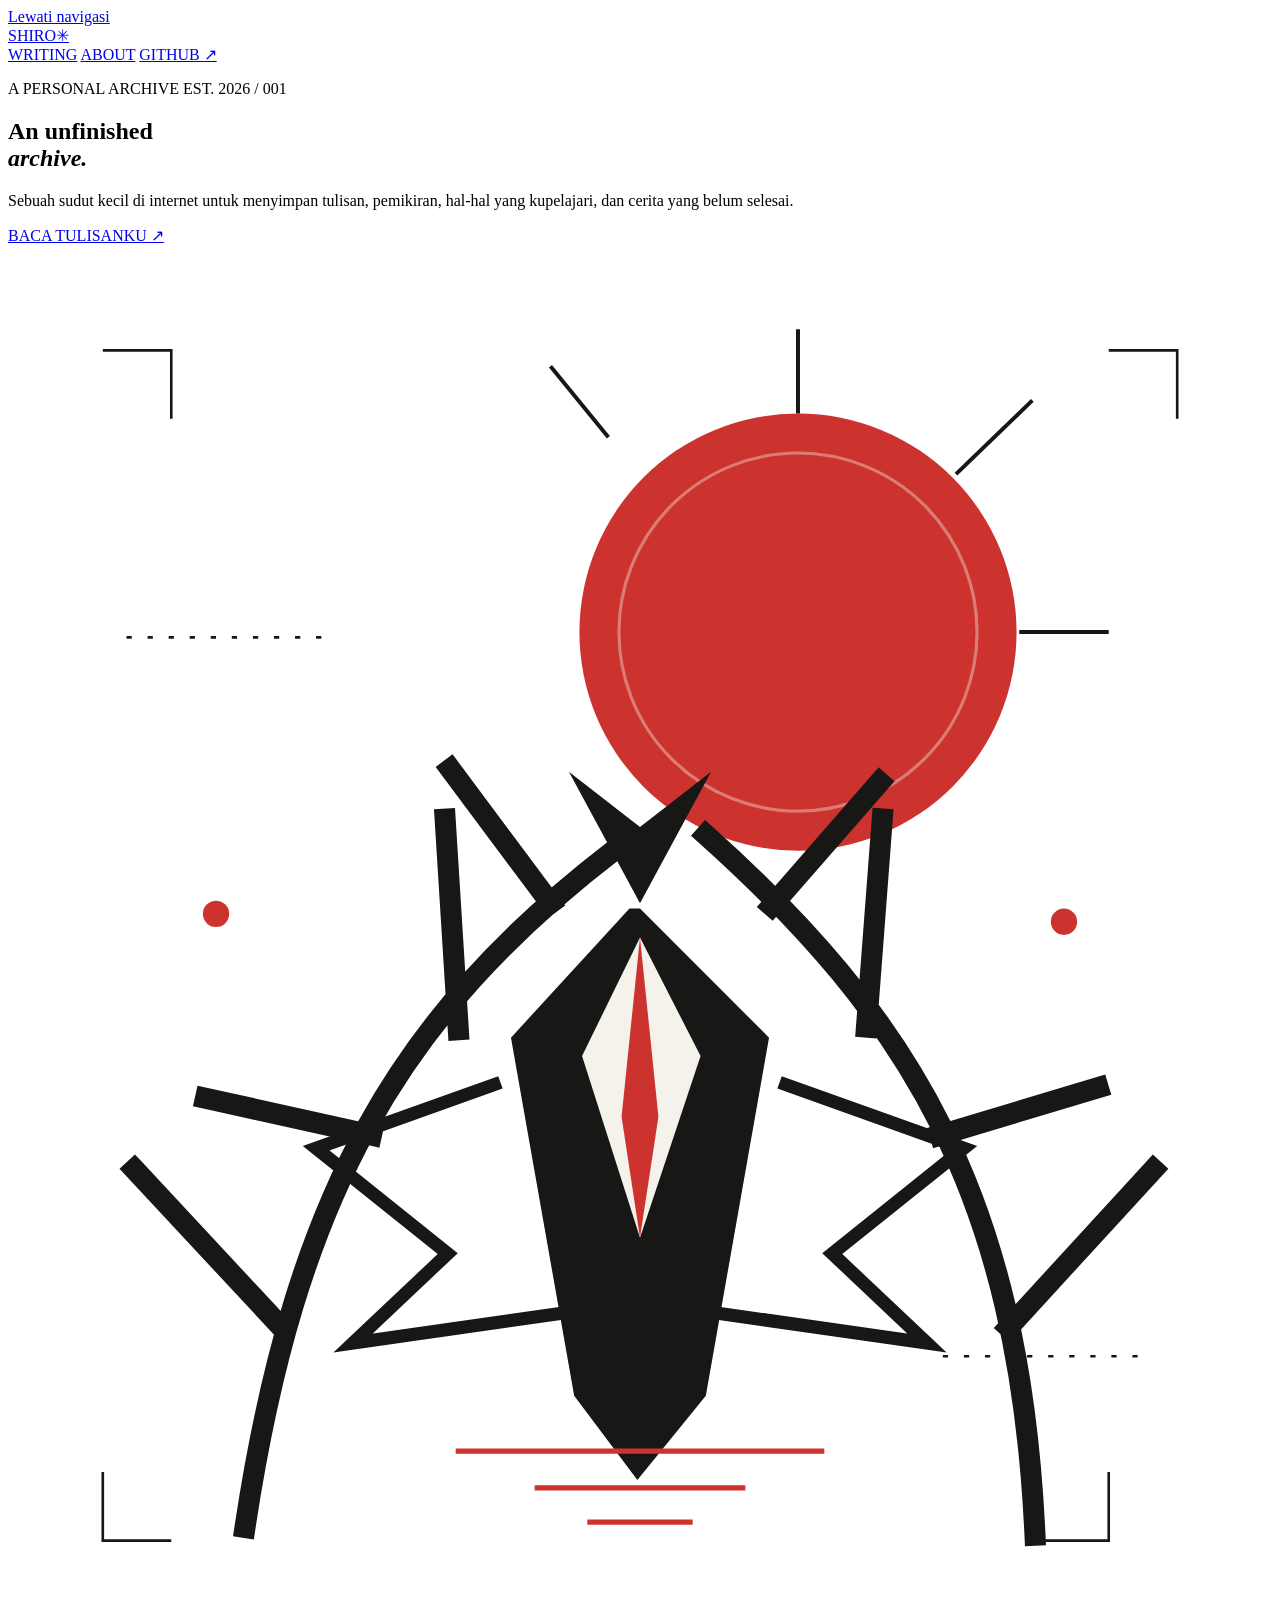
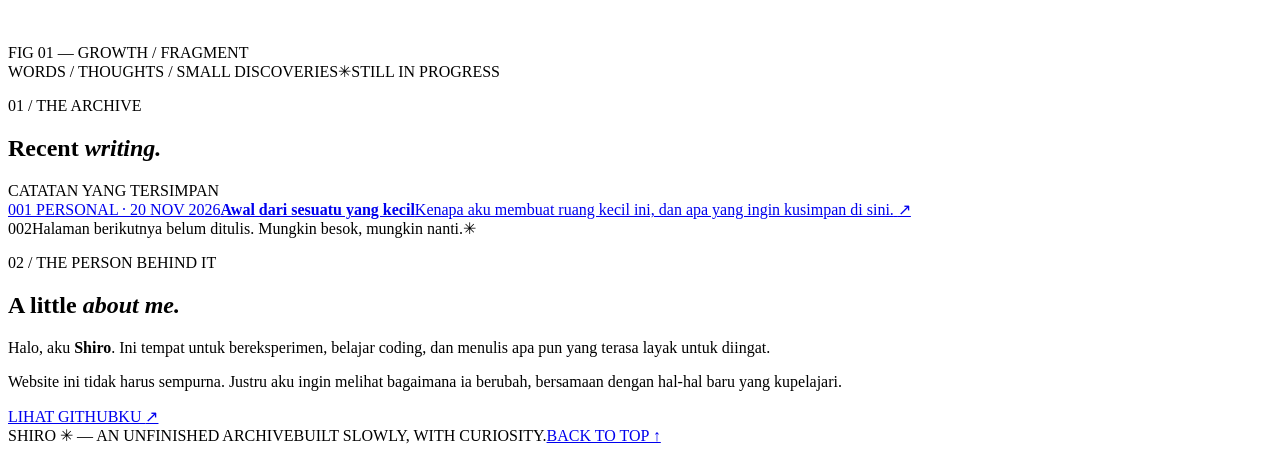
==== index.html @ af9ac501 "Add SHIRO starter website: index.html" ====
<!doctype html>
<html lang="id">
<head>
  <meta charset="utf-8">
  <meta name="viewport" content="width=device-width, initial-scale=1">
  <meta name="theme-color" content="#f5f2eb">
  <meta name="description" content="SHIRO — arsip kecil tentang tulisan, hal yang dipelajari, dan perjalanan diri.">
  <title>SHIRO — an unfinished archive</title>
  <link rel="stylesheet" href="style.css">
</head>
<body>
  <a class="skip-link" href="#main">Lewati navigasi</a>
  <div class="site-wrap">
    <header class="site-header">
      <a href="./" class="wordmark" aria-label="SHIRO, beranda">SHIRO<span class="red">✳</span></a>
      <nav aria-label="Navigasi utama">
        <a href="#writing">WRITING</a>
        <a href="#about">ABOUT</a>
        <a href="https://github.com/ShiroeZero" target="_blank" rel="noopener noreferrer">GITHUB ↗</a>
      </nav>
    </header>
    <main id="main">
      <section class="hero" aria-labelledby="hero-title">
        <div class="hero-copy">
          <p class="eyebrow"><span class="dot"></span> A PERSONAL ARCHIVE <span class="serial">EST. 2026 / 001</span></p>
          <h1 id="hero-title">An unfinished<br><em>archive.</em></h1>
          <p class="intro">Sebuah sudut kecil di internet untuk menyimpan tulisan, pemikiran, hal-hal yang kupelajari, dan cerita yang belum selesai.</p>
          <a class="text-link" href="#writing">BACA TULISANKU <span aria-hidden="true">↗</span></a>
        </div>
        <div class="art-frame" role="img" aria-label="Ilustrasi abstrak orisinal berupa matahari merah, siluet hitam, dan cabang-cabang geometris">
          <svg class="hero-art" viewBox="0 0 480 530" xmlns="http://www.w3.org/2000/svg" aria-hidden="true">
            <circle cx="300" cy="147" r="83" fill="#cc332f"/>
            <circle cx="300" cy="147" r="68" fill="none" stroke="#f5f2eb" stroke-width="1.2" opacity=".38"/>
            <path d="M300 64V32M384 147h34M228 73l-22-27M360 87l29-28" stroke="#171716" stroke-width="1.5"/>
            <path d="M90 487C109 361 148 293 230 230M102 409l-54-58M138 338l-63-14M171 298l-5-80M206 250l-38-51" stroke="#171716" stroke-width="8" fill="none" stroke-linecap="square"/>
            <path d="M390 490C384 360 342 293 265 224M380 411l55-60M354 338l60-18M326 297l6-79M290 251l41-47" stroke="#171716" stroke-width="8" fill="none" stroke-linecap="square"/>
            <path d="M236 252l-45 49 24 136 24 32 26-32 24-136-49-49z" fill="#171716"/>
            <path d="M240 263l-22 45 22 69 23-69z" fill="#f5f2eb"/>
            <path d="M240 263l-7 68 7 46 7-46z" fill="#cc332f"/>
            <path d="M187 318l-70 25 50 40-36 34 84-12M293 318l70 25-50 40 36 34-84-12" stroke="#171716" stroke-width="5" fill="none"/>
            <path d="M240 250l-27-50 27 21 27-21z" fill="#171716"/>
            <path d="M170 458h140M200 472h80M220 485h40" stroke="#cc332f" stroke-width="2"/>
            <circle cx="79" cy="254" r="5" fill="#cc332f"/><circle cx="401" cy="257" r="5" fill="#cc332f"/>
            <path d="M45 149h80M355 422h80" stroke="#171716" stroke-width="1" stroke-dasharray="2 6"/>
            <path d="M36 40h26v26M418 40h26v26M36 466v26h26M418 466v26h-26" fill="none" stroke="#171716" stroke-width="1"/>
          </svg>
          <span class="art-caption">FIG 01 — GROWTH / FRAGMENT</span>
        </div>
      </section>
      <div class="ticker" aria-hidden="true"><span>WORDS / THOUGHTS / SMALL DISCOVERIES</span><span>✳</span><span>STILL IN PROGRESS</span></div>
      <section id="writing" class="content-section">
        <div class="section-head"><div><p class="eyebrow">01 / THE ARCHIVE</p><h2>Recent <em>writing.</em></h2></div><span class="section-aside">CATATAN YANG TERSIMPAN</span></div>
        <div class="post-list">
          <a href="posts/awal.html" class="post-row">
            <span class="post-number">001</span>
            <span class="post-main"><span class="post-tag">PERSONAL · 20 NOV 2026</span><strong>Awal dari sesuatu yang kecil</strong><span class="post-summary">Kenapa aku membuat ruang kecil ini, dan apa yang ingin kusimpan di sini.</span></span>
            <span class="post-arrow" aria-hidden="true">↗</span>
          </a>
          <div class="post-placeholder"><span class="post-number">002</span><span>Halaman berikutnya belum ditulis. Mungkin besok, mungkin nanti.</span><span>✳</span></div>
        </div>
      </section>
      <section id="about" class="about-section">
        <div><p class="eyebrow">02 / THE PERSON BEHIND IT</p><h2>A little <em>about me.</em></h2></div>
        <div class="about-copy"><p>Halo, aku <strong>Shiro</strong>. Ini tempat untuk bereksperimen, belajar coding, dan menulis apa pun yang terasa layak untuk diingat.</p><p>Website ini tidak harus sempurna. Justru aku ingin melihat bagaimana ia berubah, bersamaan dengan hal-hal baru yang kupelajari.</p><a class="text-link" href="https://github.com/ShiroeZero" target="_blank" rel="noopener noreferrer">LIHAT GITHUBKU <span aria-hidden="true">↗</span></a></div>
      </section>
    </main>
    <footer class="site-footer"><span>SHIRO ✳ — AN UNFINISHED ARCHIVE</span><span>BUILT SLOWLY, WITH CURIOSITY.</span><a href="#main">BACK TO TOP ↑</a></footer>
  </div>
</body>
</html>
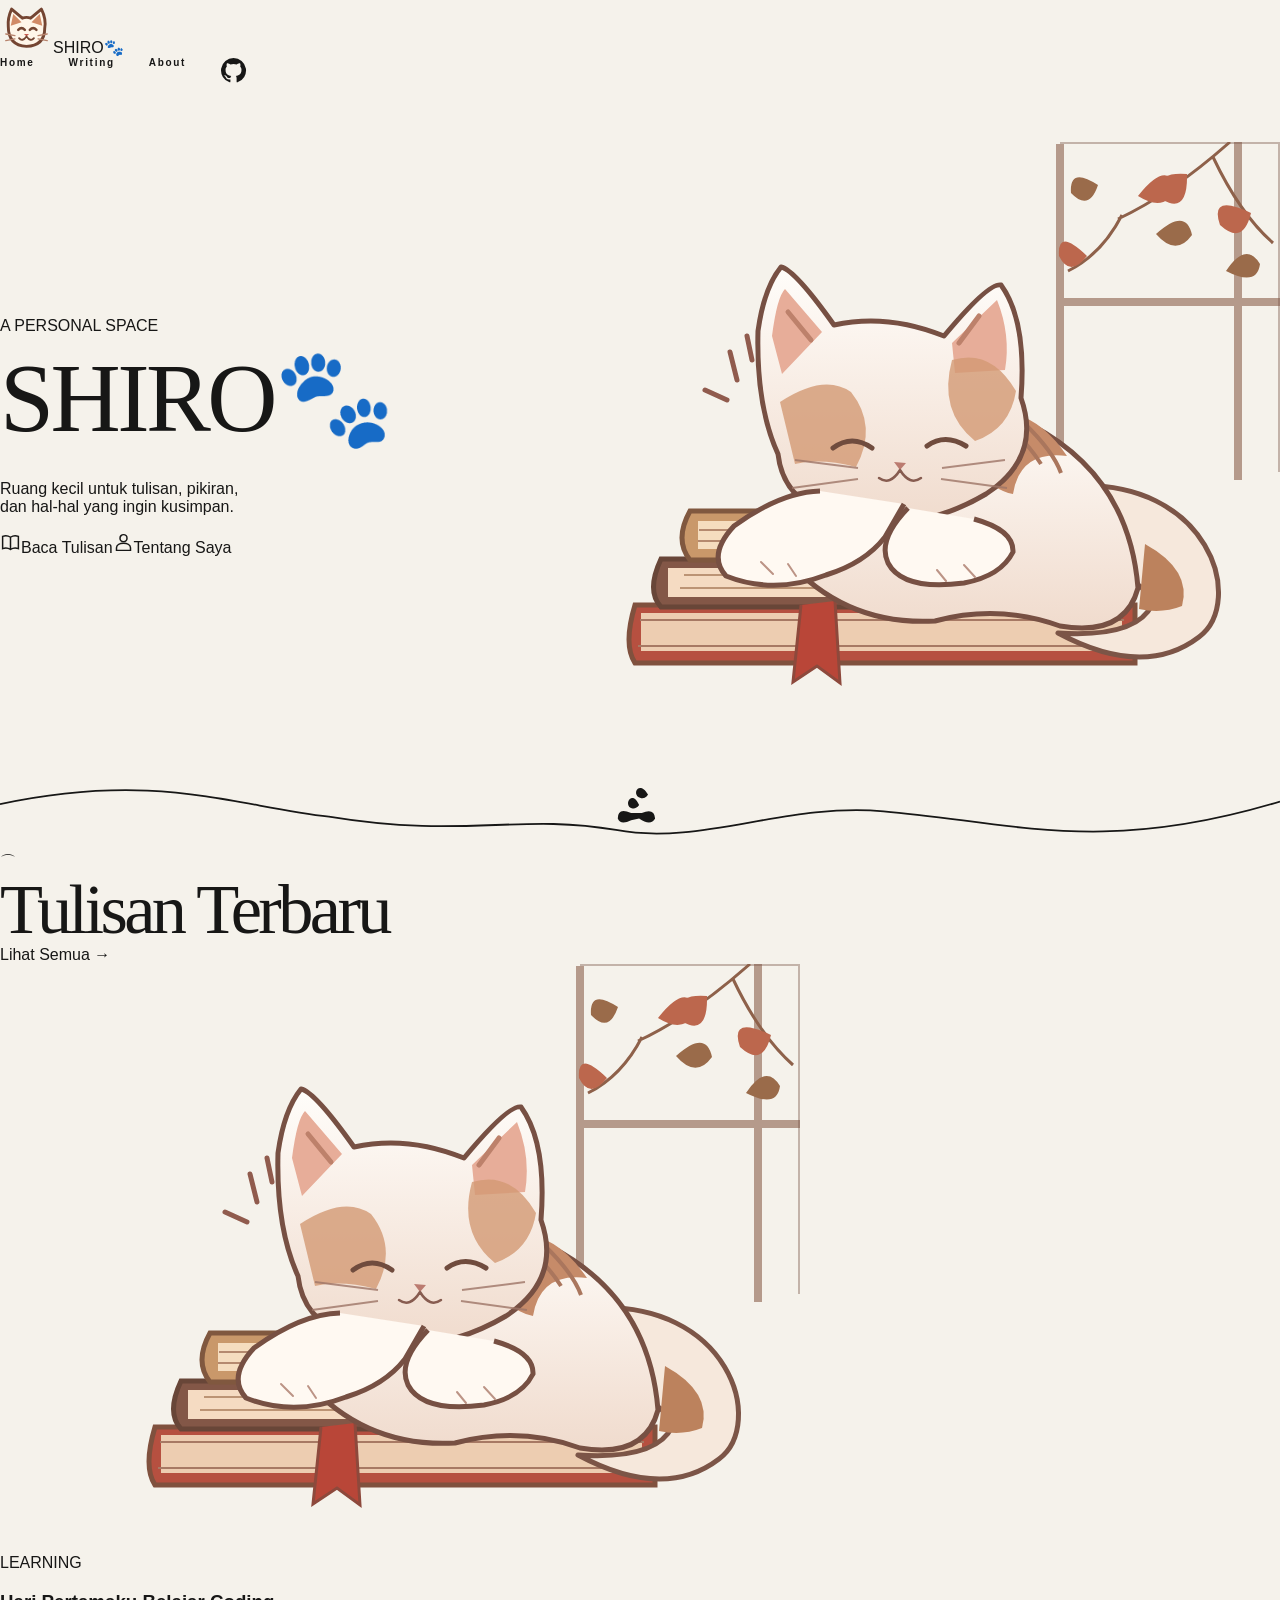
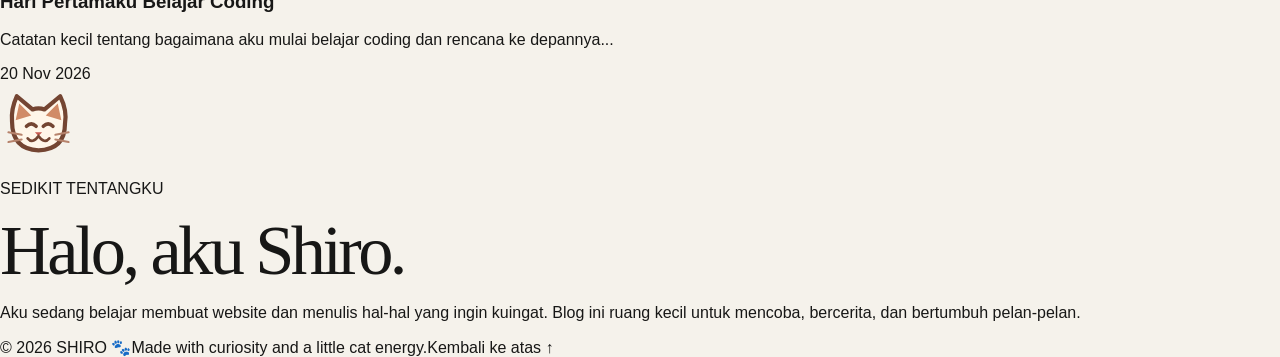
==== commit e4919904: "Rebuild SHIRO to match cozy cat blog reference" ====
--- a/index.html
+++ b/index.html
@@ -1,70 +1,41 @@
 <!doctype html>
 <html lang="id">
 <head>
-  <meta charset="utf-8">
-  <meta name="viewport" content="width=device-width, initial-scale=1">
-  <meta name="theme-color" content="#f5f2eb">
-  <meta name="description" content="SHIRO — arsip kecil tentang tulisan, hal yang dipelajari, dan perjalanan diri.">
-  <title>SHIRO — an unfinished archive</title>
+  <meta charset="utf-8"><meta name="viewport" content="width=device-width, initial-scale=1">
+  <meta name="theme-color" content="#fbf3eb">
+  <meta name="description" content="SHIRO — ruang kecil untuk tulisan, pikiran, dan hal-hal yang ingin kusimpan.">
+  <title>SHIRO — A Personal Space</title>
+  <link rel="icon" type="image/svg+xml" href="favicon.svg">
   <link rel="stylesheet" href="style.css">
 </head>
 <body>
-  <a class="skip-link" href="#main">Lewati navigasi</a>
-  <div class="site-wrap">
-    <header class="site-header">
-      <a href="./" class="wordmark" aria-label="SHIRO, beranda">SHIRO<span class="red">✳</span></a>
-      <nav aria-label="Navigasi utama">
-        <a href="#writing">WRITING</a>
-        <a href="#about">ABOUT</a>
-        <a href="https://github.com/ShiroeZero" target="_blank" rel="noopener noreferrer">GITHUB ↗</a>
-      </nav>
-    </header>
-    <main id="main">
-      <section class="hero" aria-labelledby="hero-title">
-        <div class="hero-copy">
-          <p class="eyebrow"><span class="dot"></span> A PERSONAL ARCHIVE <span class="serial">EST. 2026 / 001</span></p>
-          <h1 id="hero-title">An unfinished<br><em>archive.</em></h1>
-          <p class="intro">Sebuah sudut kecil di internet untuk menyimpan tulisan, pemikiran, hal-hal yang kupelajari, dan cerita yang belum selesai.</p>
-          <a class="text-link" href="#writing">BACA TULISANKU <span aria-hidden="true">↗</span></a>
-        </div>
-        <div class="art-frame" role="img" aria-label="Ilustrasi abstrak orisinal berupa matahari merah, siluet hitam, dan cabang-cabang geometris">
-          <svg class="hero-art" viewBox="0 0 480 530" xmlns="http://www.w3.org/2000/svg" aria-hidden="true">
-            <circle cx="300" cy="147" r="83" fill="#cc332f"/>
-            <circle cx="300" cy="147" r="68" fill="none" stroke="#f5f2eb" stroke-width="1.2" opacity=".38"/>
-            <path d="M300 64V32M384 147h34M228 73l-22-27M360 87l29-28" stroke="#171716" stroke-width="1.5"/>
-            <path d="M90 487C109 361 148 293 230 230M102 409l-54-58M138 338l-63-14M171 298l-5-80M206 250l-38-51" stroke="#171716" stroke-width="8" fill="none" stroke-linecap="square"/>
-            <path d="M390 490C384 360 342 293 265 224M380 411l55-60M354 338l60-18M326 297l6-79M290 251l41-47" stroke="#171716" stroke-width="8" fill="none" stroke-linecap="square"/>
-            <path d="M236 252l-45 49 24 136 24 32 26-32 24-136-49-49z" fill="#171716"/>
-            <path d="M240 263l-22 45 22 69 23-69z" fill="#f5f2eb"/>
-            <path d="M240 263l-7 68 7 46 7-46z" fill="#cc332f"/>
-            <path d="M187 318l-70 25 50 40-36 34 84-12M293 318l70 25-50 40 36 34-84-12" stroke="#171716" stroke-width="5" fill="none"/>
-            <path d="M240 250l-27-50 27 21 27-21z" fill="#171716"/>
-            <path d="M170 458h140M200 472h80M220 485h40" stroke="#cc332f" stroke-width="2"/>
-            <circle cx="79" cy="254" r="5" fill="#cc332f"/><circle cx="401" cy="257" r="5" fill="#cc332f"/>
-            <path d="M45 149h80M355 422h80" stroke="#171716" stroke-width="1" stroke-dasharray="2 6"/>
-            <path d="M36 40h26v26M418 40h26v26M36 466v26h26M418 466v26h-26" fill="none" stroke="#171716" stroke-width="1"/>
-          </svg>
-          <span class="art-caption">FIG 01 — GROWTH / FRAGMENT</span>
-        </div>
-      </section>
-      <div class="ticker" aria-hidden="true"><span>WORDS / THOUGHTS / SMALL DISCOVERIES</span><span>✳</span><span>STILL IN PROGRESS</span></div>
-      <section id="writing" class="content-section">
-        <div class="section-head"><div><p class="eyebrow">01 / THE ARCHIVE</p><h2>Recent <em>writing.</em></h2></div><span class="section-aside">CATATAN YANG TERSIMPAN</span></div>
-        <div class="post-list">
-          <a href="posts/awal.html" class="post-row">
-            <span class="post-number">001</span>
-            <span class="post-main"><span class="post-tag">PERSONAL · 20 NOV 2026</span><strong>Awal dari sesuatu yang kecil</strong><span class="post-summary">Kenapa aku membuat ruang kecil ini, dan apa yang ingin kusimpan di sini.</span></span>
-            <span class="post-arrow" aria-hidden="true">↗</span>
-          </a>
-          <div class="post-placeholder"><span class="post-number">002</span><span>Halaman berikutnya belum ditulis. Mungkin besok, mungkin nanti.</span><span>✳</span></div>
-        </div>
-      </section>
-      <section id="about" class="about-section">
-        <div><p class="eyebrow">02 / THE PERSON BEHIND IT</p><h2>A little <em>about me.</em></h2></div>
-        <div class="about-copy"><p>Halo, aku <strong>Shiro</strong>. Ini tempat untuk bereksperimen, belajar coding, dan menulis apa pun yang terasa layak untuk diingat.</p><p>Website ini tidak harus sempurna. Justru aku ingin melihat bagaimana ia berubah, bersamaan dengan hal-hal baru yang kupelajari.</p><a class="text-link" href="https://github.com/ShiroeZero" target="_blank" rel="noopener noreferrer">LIHAT GITHUBKU <span aria-hidden="true">↗</span></a></div>
-      </section>
-    </main>
-    <footer class="site-footer"><span>SHIRO ✳ — AN UNFINISHED ARCHIVE</span><span>BUILT SLOWLY, WITH CURIOSITY.</span><a href="#main">BACK TO TOP ↑</a></footer>
+<a class="skip-link" href="#main">Lewati navigasi</a>
+<header class="topbar">
+  <div class="shell nav-inner">
+    <a class="brand" href="./" aria-label="SHIRO, beranda"><img src="assets/cat.svg" alt="" width="53" height="53"><span>SHIRO</span><span class="paw" aria-hidden="true">🐾</span></a>
+    <nav aria-label="Navigasi"><a class="active" href="./">Home</a><a href="#writing">Writing</a><a href="#about">About</a><a class="github" href="https://github.com/ShiroeZero" aria-label="GitHub ShiroeZero" target="_blank" rel="noopener noreferrer"><svg width="27" height="27" viewBox="0 0 24 24" fill="currentColor" aria-hidden="true"><path d="M12 .9a11.1 11.1 0 0 0-3.51 21.63c.55.1.76-.24.76-.54v-2.07c-3.09.67-3.74-1.31-3.74-1.31-.5-1.27-1.23-1.61-1.23-1.61-1.01-.69.08-.67.08-.67 1.12.08 1.71 1.15 1.71 1.15.99 1.7 2.6 1.21 3.23.93.1-.72.39-1.21.7-1.49-2.47-.28-5.06-1.23-5.06-5.49 0-1.21.43-2.2 1.14-2.97-.11-.28-.5-1.41.11-2.94 0 0 .93-.3 3.05 1.13a10.6 10.6 0 0 1 5.55 0c2.12-1.43 3.05-1.13 3.05-1.13.61 1.53.22 2.66.11 2.94.71.77 1.14 1.76 1.14 2.97 0 4.27-2.6 5.21-5.08 5.48.4.35.75 1.02.75 2.05v3.04c0 .3.2.65.77.54A11.1 11.1 0 0 0 12 .9Z"/></svg></a></nav>
   </div>
-</body>
-</html>+</header>
+<main id="main">
+<section class="hero shell">
+  <div class="hero-text">
+    <p class="overline">A PERSONAL SPACE <span aria-hidden="true"></span></p>
+    <h1>SHIRO<span class="hero-paw" aria-hidden="true">🐾</span></h1>
+    <p class="tagline">Ruang kecil untuk tulisan, pikiran,<br>dan hal-hal yang ingin kusimpan.</p>
+    <div class="actions"><a class="btn btn-primary" href="#writing"><svg viewBox="0 0 24 24" width="21" height="21" fill="none" stroke="currentColor" stroke-width="1.7" aria-hidden="true"><path d="M12 6c-3-2-6-2-9-1v14c3-1 6-1 9 1 3-2 6-2 9-1V5c-3-1-6-1-9 1Zm0 0v14"/></svg>Baca Tulisan</a><a class="btn btn-secondary" href="#about"><svg viewBox="0 0 24 24" width="21" height="21" fill="none" stroke="currentColor" stroke-width="1.7" aria-hidden="true"><circle cx="12" cy="7" r="4"/><path d="M4 21v-3c0-7 16-7 16 0v3Z"/></svg>Tentang Saya</a></div>
+  </div>
+  <div class="hero-illustration"><img src="assets/cat-books.svg" alt="Ilustrasi kucing putih-oranye yang sedang tidur di atas tumpukan buku dekat jendela dan daun musim gugur" width="800" height="570"></div>
+</section>
+<div class="wave" aria-hidden="true"><svg viewBox="0 0 1440 74" preserveAspectRatio="none"><path d="M0 25C175-12 260 26 370 39c151 25 214-4 323 15 96 18 191-31 301-21 143 12 245 50 446-11" fill="none" stroke="currentColor" stroke-width="2"/><path d="M719 26c-7-16-16-4-11 2 7 5 11-2 11-2m10-12c-8-14-17-5-12 2 8 6 12-2 12-2m-19 21q-15-7-15 6 3 8 15 2l9-2q13 9 18 0-1-12-15-6z" fill="currentColor"/></svg></div>
+<section class="writing shell" id="writing">
+  <div class="section-heading"><div><div class="cat-ears" aria-hidden="true">⌒</div><h2>Tulisan Terbaru</h2></div><a href="posts/awal.html">Lihat Semua <span aria-hidden="true">→</span></a></div>
+  <a class="post-card" href="posts/awal.html">
+    <div class="post-picture"><img src="assets/cat-books.svg" alt="Kucing tidur di atas tumpukan buku" width="800" height="570"></div>
+    <div class="post-content"><p class="category">LEARNING</p><h3>Hari Pertamaku Belajar Coding</h3><p>Catatan kecil tentang bagaimana aku mulai belajar coding dan rencana ke depannya...</p></div>
+    <time datetime="2026-11-20">20 Nov 2026</time>
+  </a>
+</section>
+<section class="about shell" id="about"><div class="about-icon"><img src="assets/cat.svg" alt="" width="77" height="77"></div><div><p class="category">SEDIKIT TENTANGKU</p><h2>Halo, aku Shiro.</h2><p>Aku sedang belajar membuat website dan menulis hal-hal yang ingin kuingat. Blog ini ruang kecil untuk mencoba, bercerita, dan bertumbuh pelan-pelan.</p></div></section>
+</main>
+<footer class="footer shell"><span>© 2026 SHIRO 🐾</span><span>Made with curiosity and a little cat energy.</span><a href="#main">Kembali ke atas ↑</a></footer>
+</body></html>
--- a/style.css
+++ b/style.css
@@ -0,0 +1,34 @@
+/* SHIRO — stylesheet. Ubah warna di sini untuk bereksperimen! */
+:root{--paper:#f5f2eb;--ink:#171716;--red:#cc332f;--muted:#66645e;--line:#cfcac1}
+*{box-sizing:border-box}
+html{scroll-behavior:smooth}
+body{margin:0;background:var(--paper);color:var(--ink);font-family:Arial,Helvetica,sans-serif;-webkit-font-smoothing:antialiased}
+a{color:inherit;text-decoration:none}
+a:focus-visible{outline:2px solid var(--red);outline-offset:5px}
+.site-wrap{max-width:1240px;margin:auto;padding:0 52px}
+.site-header{height:104px;display:flex;align-items:center;justify-content:space-between;border-bottom:1px solid var(--ink)}
+.wordmark{font-weight:900;font-size:25px;letter-spacing:-1.6px}.red{color:var(--red)}
+nav{display:flex;gap:34px}nav a,.eyebrow,.section-aside,.post-tag,.post-number,.site-footer,.art-caption,.text-link,.ticker{font-size:10px;font-weight:700;letter-spacing:1.7px}nav a:hover,.text-link:hover{color:var(--red)}
+.skip-link{position:absolute;top:-100px;left:10px;background:var(--paper);padding:10px;z-index:9}.skip-link:focus{top:10px}
+.hero{display:grid;grid-template-columns:1.1fr .9fr;align-items:center;min-height:610px;gap:40px;padding:56px 0 66px}
+.hero-copy{align-self:center}.eyebrow{color:var(--red);margin:0 0 30px}.serial{color:var(--muted);margin-left:10px}.dot{display:inline-block;width:7px;height:7px;background:var(--red);border-radius:50%;margin-right:8px}
+h1,h2{font-family:Georgia,'Times New Roman',serif;font-weight:400;letter-spacing:-3.6px}
+h1{font-size:clamp(62px,7.6vw,112px);line-height:.98;margin:0 0 34px}
+h1 em,h2 em{font-weight:400;color:var(--red)}
+.intro{font-size:16px;line-height:1.9;max-width:440px;color:#494740;margin:0 0 35px}
+.text-link{display:inline-flex;align-items:center;gap:14px;border-bottom:1px solid var(--ink);padding-bottom:10px}.text-link span{font-size:18px}
+.art-frame{position:relative;min-height:475px;display:grid;place-items:center;background:radial-gradient(circle at 50% 42%,#fff9ef 0,#f2eee5 65%,#ece8e0 100%);border:1px solid var(--line);overflow:hidden}
+.hero-art{width:min(95%,450px);height:auto;max-height:490px}
+.art-caption{position:absolute;left:20px;bottom:15px;color:var(--muted);font-size:9px}
+.ticker{border-top:1px solid var(--ink);border-bottom:1px solid var(--ink);padding:19px 0;display:flex;justify-content:space-between;gap:20px;color:var(--muted)}
+.ticker span:nth-child(2){color:var(--red);font-size:17px;line-height:.6}
+.content-section{padding:105px 0 115px}.section-head{display:flex;justify-content:space-between;align-items:end;margin-bottom:44px}.section-head .eyebrow,.about-section .eyebrow{margin-bottom:18px}h2{font-size:clamp(43px,5.5vw,73px);line-height:1.04;margin:0}.section-aside{color:var(--muted);padding-bottom:8px}
+.post-list{border-top:1px solid var(--ink)}
+.post-row{display:grid;grid-template-columns:65px 1fr 30px;gap:20px;padding:31px 0 34px;border-bottom:1px solid var(--line);transition:padding-left .2s}
+.post-row:hover{padding-left:12px}.post-number{color:var(--red);padding-top:7px}.post-main{display:flex;flex-direction:column;gap:12px}.post-tag{color:var(--muted);font-size:9px}.post-main strong{font-family:Georgia,serif;font-size:clamp(26px,3vw,36px);font-weight:400;letter-spacing:-.8px}.post-summary{font-size:14px;color:var(--muted);line-height:1.6}.post-arrow{font-size:24px}
+.post-placeholder{display:grid;grid-template-columns:65px 1fr 30px;gap:20px;padding:30px 0;border-bottom:1px solid var(--line);font-size:13px;color:var(--muted)}.post-placeholder span:last-child{color:var(--red);font-size:21px}
+.about-section{border-top:1px solid var(--ink);display:grid;grid-template-columns:1fr 1fr;gap:60px;padding:95px 0 125px}.about-copy{padding-top:36px}.about-copy p{font-size:16px;line-height:1.95;color:#494740;margin:0 0 20px}.about-copy .text-link{margin-top:15px}
+.site-footer{border-top:1px solid var(--ink);display:flex;justify-content:space-between;gap:20px;padding:30px 0 40px;color:var(--muted);font-size:9px}.site-footer a:hover{color:var(--red)}
+.article-layout{max-width:760px;margin:0 auto;padding:90px 0 130px}.article-layout .eyebrow{margin-bottom:22px}.article-layout h1{font-size:clamp(48px,7vw,88px);letter-spacing:-2.7px}.article-layout .article-meta{border-block:1px solid var(--line);padding:18px 0;margin-bottom:48px;color:var(--muted);font-size:11px;letter-spacing:1px}.article-body{font-family:Georgia,serif;font-size:20px;line-height:1.95}.article-body p{margin-bottom:25px}.article-body h2{font-size:37px;letter-spacing:-1.2px;margin-top:60px}.back-link{display:inline-block;margin-top:50px;font-size:12px;letter-spacing:1px;font-weight:bold;border-bottom:1px solid var(--ink);padding-bottom:8px}
+@media(max-width:760px){.site-wrap{padding:0 22px}.site-header{height:77px}.wordmark{font-size:21px}nav{gap:16px}nav a{font-size:9px;letter-spacing:.7px}.hero{display:flex;flex-direction:column;align-items:stretch;gap:35px;padding:74px 0 65px}.hero-copy{align-self:stretch}h1{font-size:clamp(58px,13vw,85px)}.intro{font-size:15px}.art-frame{min-height:360px}.hero-art{max-height:390px}.ticker{font-size:8px;letter-spacing:.5px}.ticker span:last-child{display:none}.content-section{padding:80px 0}.section-head{align-items:start}.section-aside{display:none}.post-row{grid-template-columns:34px 1fr 20px;gap:12px}.post-placeholder{grid-template-columns:34px 1fr 20px;gap:12px}.about-section{grid-template-columns:1fr;gap:10px;padding:80px 0}.about-copy{padding-top:8px}.site-footer{flex-wrap:wrap;line-height:1.8}.article-layout{padding:65px 0 100px}.article-body{font-size:18px}}
+@media(prefers-reduced-motion:reduce){html{scroll-behavior:auto}.post-row{transition:none}}
